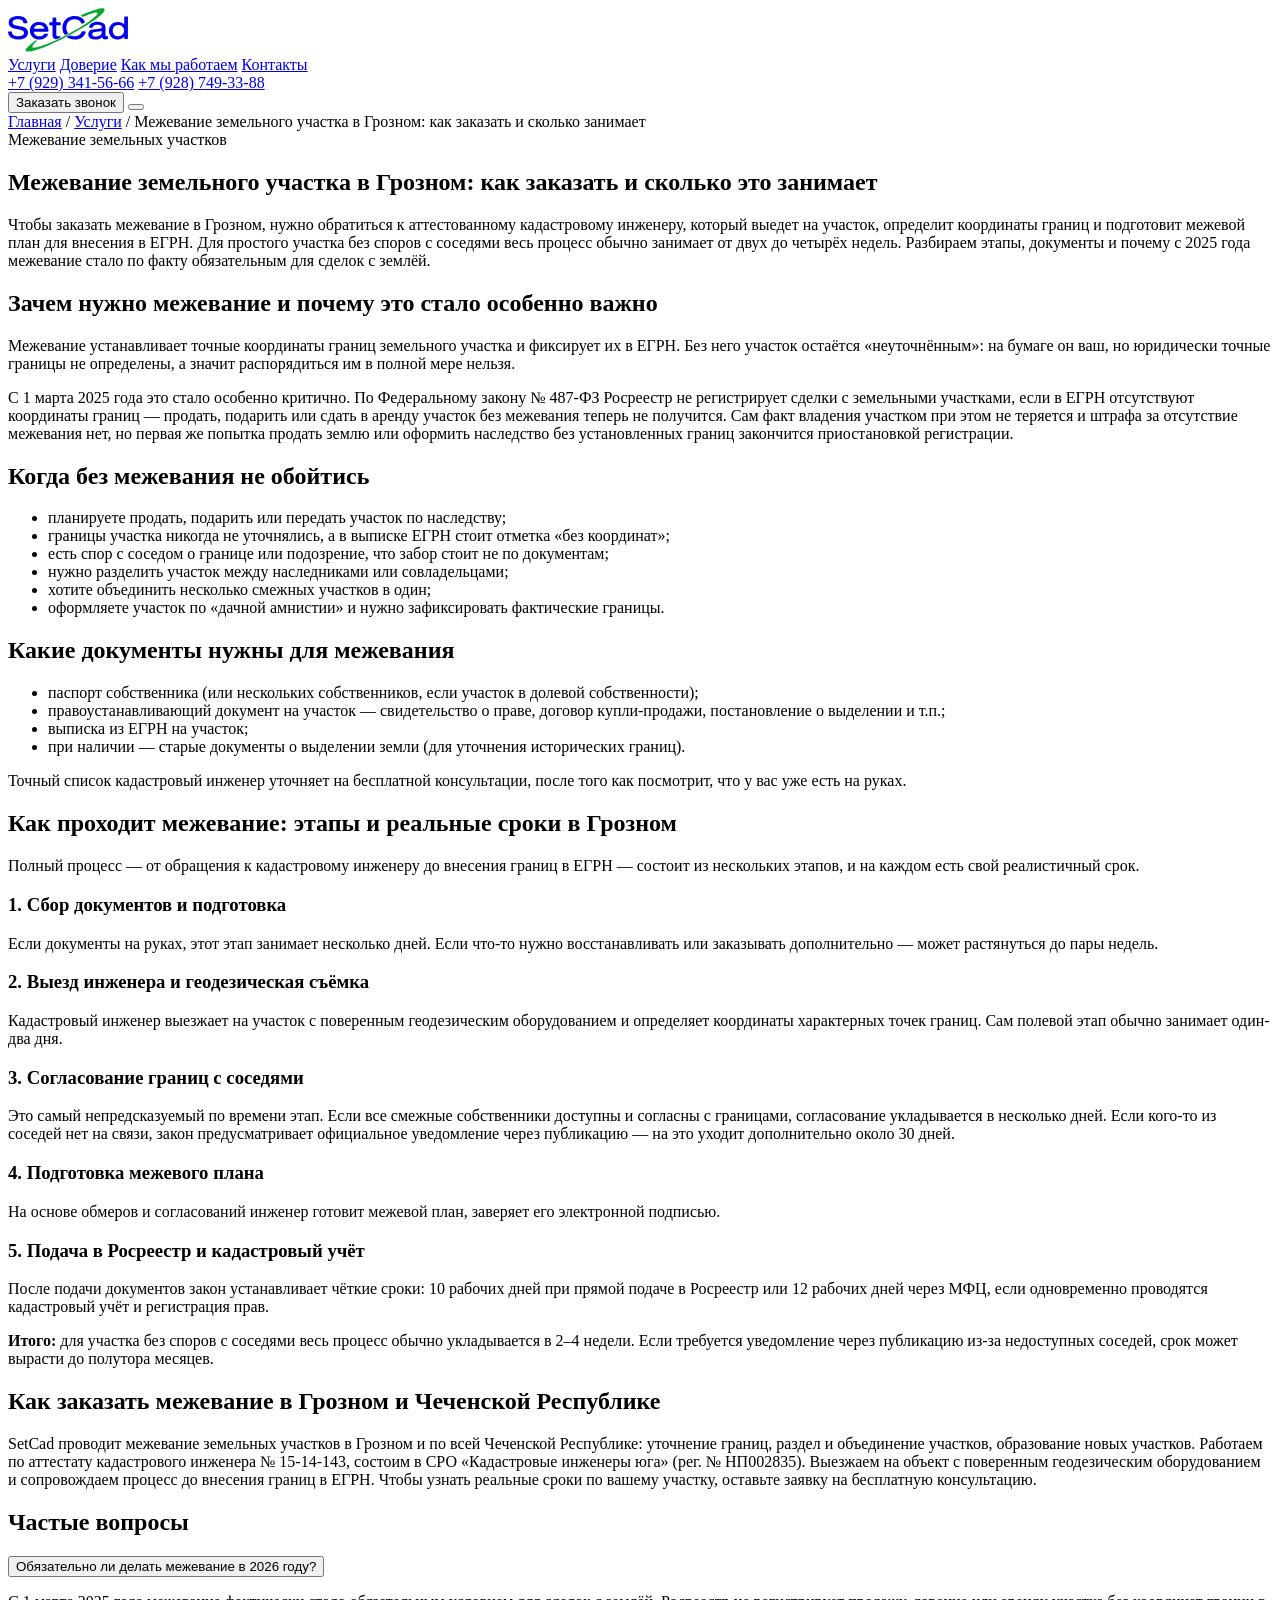
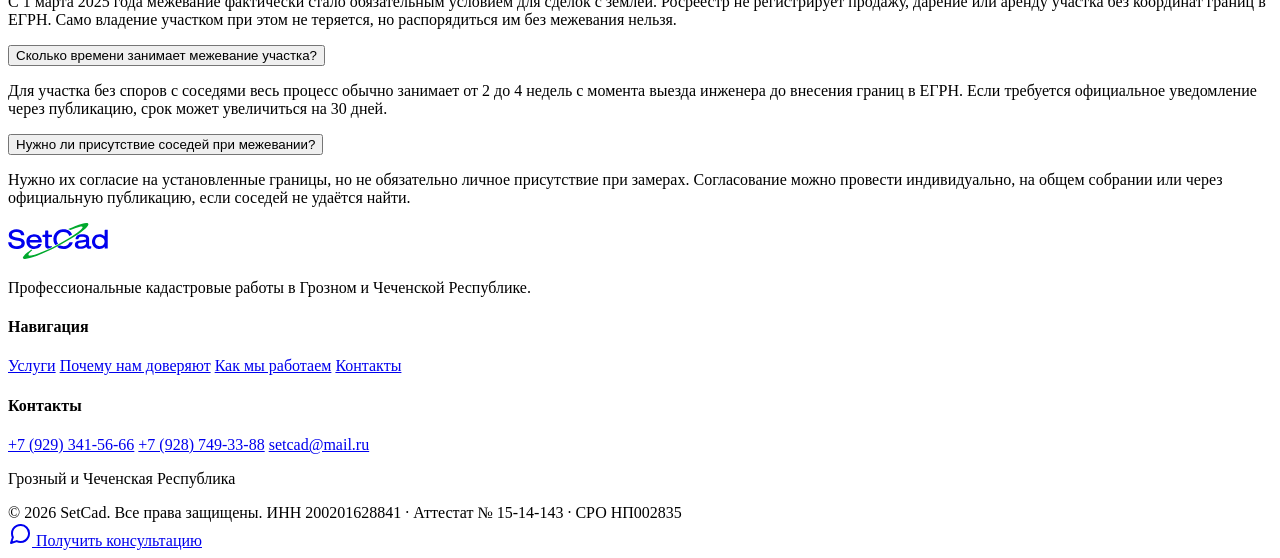
==== articles/mezhevanie-kak-zakazat/index.html @ 45b9e98c "Add files via upload" ====
﻿<!DOCTYPE html>
<html lang="ru">
<head>
    <meta charset="UTF-8">
    <meta name="viewport" content="width=device-width, initial-scale=1.0">
    <meta name="description" content="Как заказать межевание земельного участка в Грозном и сколько это занимает: этапы, документы, реальные сроки и почему с 2025 года межевание стало обязательным для сделок с землёй.">
    <meta name="keywords" content="межевание земельного участка, заказать межевание Грозный, межевание Чечня, сроки межевания, межевой план">
    <meta name="theme-color" content="#00A63F">
    <meta property="og:title" content="Межевание земельного участка в Грозном: как заказать и сколько это занимает | SetCad">
    <meta property="og:description" content="Этапы межевания, документы, реальные сроки и почему с 2025 года межевание обязательно для сделок с землёй.">
    <meta property="og:type" content="article">
    <meta property="og:url" content="https://setcad.ru/articles/mezhevanie-kak-zakazat/">
    <meta property="og:image" content="https://setcad.ru/og-image.jpg">
    <meta property="og:locale" content="ru_RU">
    <link rel="canonical" href="https://setcad.ru/articles/mezhevanie-kak-zakazat/">
    <meta name="robots" content="index, follow">
    <title>Межевание земельного участка в Грозном: как заказать и сколько занимает — SetCad</title>
    <link rel="icon" href="/favicon.ico" sizes="any">
    <link rel="icon" type="image/svg+xml" href="/favicon.svg">
    <link rel="icon" type="image/png" sizes="192x192" href="/favicon-192.png">
    <link rel="apple-touch-icon" href="/apple-touch-icon.png">
    <link rel="preconnect" href="https://fonts.googleapis.com">
    <link rel="preconnect" href="https://fonts.gstatic.com" crossorigin>
    <link href="https://fonts.googleapis.com/css2?family=Montserrat:wght@400;500;600;700;800;900&display=swap" rel="stylesheet">
    <link rel="stylesheet" href="../../styles.v2.css">

    <script type="application/ld+json">
    {
        "@context": "https://schema.org",
        "@type": "Article",
        "headline": "Межевание земельного участка в Грозном: как заказать и сколько это занимает",
        "description": "Этапы межевания, документы, реальные сроки и почему с 2025 года межевание обязательно для сделок с землёй.",
        "author": { "@type": "Organization", "name": "SetCad", "url": "https://setcad.ru/" },
        "publisher": {
            "@type": "Organization",
            "name": "SetCad",
            "logo": { "@type": "ImageObject", "url": "https://setcad.ru/favicon.svg" }
        },
        "mainEntityOfPage": "https://setcad.ru/articles/mezhevanie-kak-zakazat/",
        "datePublished": "2026-06-27",
        "dateModified": "2026-06-27",
        "inLanguage": "ru-RU"
    }
    </script>

    <script type="application/ld+json">
    {
        "@context": "https://schema.org",
        "@type": "BreadcrumbList",
        "itemListElement": [
            { "@type": "ListItem", "position": 1, "name": "Главная", "item": "https://setcad.ru/" },
            { "@type": "ListItem", "position": 2, "name": "Статьи", "item": "https://setcad.ru/articles/" },
            { "@type": "ListItem", "position": 3, "name": "Межевание земельного участка в Грозном: как заказать и сколько занимает", "item": "https://setcad.ru/articles/mezhevanie-kak-zakazat/" }
        ]
    }
    </script>

    <script type="application/ld+json">
    {
        "@context": "https://schema.org",
        "@type": "FAQPage",
        "mainEntity": [
            {
                "@type": "Question",
                "name": "Обязательно ли делать межевание в 2026 году?",
                "acceptedAnswer": {
                    "@type": "Answer",
                    "text": "С 1 марта 2025 года межевание фактически стало обязательным условием для сделок с землёй. По Федеральному закону № 487-ФЗ Росреестр не регистрирует продажу, дарение или аренду участка, если в ЕГРН отсутствуют координаты границ. Само владение участком при этом не теряется, но распорядиться им без межевания нельзя."
                }
            },
            {
                "@type": "Question",
                "name": "Сколько времени занимает межевание участка?",
                "acceptedAnswer": {
                    "@type": "Answer",
                    "text": "Для участка без споров с соседями весь процесс обычно занимает от 2 до 4 недель с момента выезда инженера до внесения границ в ЕГРН. Если кого-то из смежных собственников нет на связи и требуется официальное уведомление через газету, срок может увеличиться на 30 дней."
                }
            },
            {
                "@type": "Question",
                "name": "Нужно ли присутствие соседей при межевании?",
                "acceptedAnswer": {
                    "@type": "Answer",
                    "text": "Нужно их согласие на установленные границы, но не обязательно личное присутствие при замерах. Согласование можно провести индивидуально, на общем собрании или, если соседей не получается найти, через официальную публикацию — это предусмотренный законом способ уведомления."
                }
            }
        ]
    }
    </script>
</head>
<body>

    <header class="header" id="header">
        <div class="container header__inner">
            <a href="../../index.html" class="logo logo--full" aria-label="SetCad — на главную">
                <svg class="logo__full" viewBox="0 0 946 342" xmlns="http://www.w3.org/2000/svg" role="img" aria-label="SetCad" width="120" height="44">
                    <path d="M508.745 198.441C449.857 230.426 390.442 260.52 329.367 287.244C289.226 304.808 248.633 321.22 206.361 333.053C190.327 337.541 174.18 341.706 157.3 341.302C150.827 341.147 144.181 340.582 140.673 334.259C137.106 327.828 141.081 322.211 144.576 317.223C154.531 303.018 167.759 292.011 181.054 281.132C190.858 273.111 201.29 265.886 211.173 257.994C217.102 253.26 222.436 253.684 228.552 256.327C228.688 258.7 226.724 259.475 225.462 260.625C216.594 268.708 207.652 276.71 200.087 286.087C197.042 289.862 194.238 293.794 192.708 298.468C190.739 304.48 192.754 308.024 198.789 309.767C205.148 311.604 211.401 310.26 217.588 309.183C240.992 305.109 263.263 297.122 285.457 288.961C348.43 265.805 408.79 236.894 468.188 205.865C524.052 176.683 578.778 145.562 630.735 109.796C651.324 95.6237 671.479 80.8251 689.676 63.5647C694.036 59.4297 698.279 55.2002 701.903 50.3904C703.311 48.5219 704.555 46.5714 705.342 44.3337C707.7 37.6289 705.8 34.0464 698.811 32.8161C692.565 31.7164 686.575 33.7509 680.631 35.1514C654.086 41.4055 628.816 51.367 604.221 62.9067C595.615 66.9447 588.22 69.1732 580.297 62.212C578.282 60.4417 575.393 59.6669 572.984 58.4739C573.36 56.1594 575.087 55.9366 576.326 55.3691C617.545 36.4879 659.264 18.8892 703.156 7.05387C715.687 3.67512 728.365 0.815929 741.402 0.0681263C741.735 0.0490533 742.069 -0.0168356 742.399 0.00403936C749.021 0.422923 756.231 -0.135792 760.115 6.78596C763.965 13.6477 760.432 19.7987 756.78 25.3995C747.011 40.3801 733.743 52.1418 720.133 63.3968C682.165 94.7932 640.968 121.519 598.732 146.744C569.131 164.423 539.368 181.807 508.745 198.441Z" fill="#00A92D"/>
                    <path d="M33.7177 236.8C13.5264 227.101 2.69941 211.232 0.232134 189.477C-0.456011 183.41 0.0909486 182.707 5.98083 182.669C12.6466 182.626 19.3133 182.693 25.9784 182.615C28.4737 182.585 30.1912 183.2 30.4235 186.054C31.9235 204.484 43.4717 213.907 60.1449 217.749C77.984 221.859 95.8988 222.011 112.969 214.125C123.114 209.439 128.232 198.813 126.092 188.61C124.568 181.342 119.63 177.158 113.249 174.38C101.686 169.346 89.2725 167.593 77.0061 165.354C62.4283 162.692 47.7954 160.281 34.056 154.383C12.7971 145.256 3.24372 129.184 6.12794 106.304C8.23402 89.5979 17.7819 77.3991 32.6279 70.4838C61.851 56.8714 91.9631 56.0401 121.677 68.786C140.135 76.7035 149.967 91.8495 152.509 111.753C153.016 115.726 151.983 117.643 147.534 117.469C140.545 117.196 133.534 117.259 126.541 117.464C123.488 117.554 121.921 116.638 121.453 113.523C119.32 99.3288 110.216 91.6072 96.9948 88.3913C82.5011 84.8657 67.9026 84.8518 53.6044 89.5502C44.3377 92.5952 37.5284 98.2069 36.0158 108.619C34.9024 116.283 37.2344 122.398 43.7438 126.762C50.5497 131.324 58.3973 132.976 66.1988 134.757C83.5615 138.72 101.342 140.668 118.503 145.61C125.586 147.65 132.314 150.462 138.558 154.416C164.429 170.8 161.318 208.236 145.44 224.817C134.634 236.102 121.049 241.401 106.128 243.78C81.5604 247.696 57.3474 246.965 33.7177 236.8Z" fill="currentColor"/>
                    <path d="M943.877 64.1611C945.723 65.8575 945.49 67.7558 945.49 69.5639C945.499 125.21 945.451 180.856 945.565 236.501C945.575 241.14 943.988 242.684 939.441 242.424C933.628 242.092 927.77 242.081 921.956 242.392C917.427 242.634 916.014 240.755 916.316 236.534C916.551 233.253 916.363 229.942 916.363 225.049C896.926 246.206 873.472 248.567 848.525 243.856C831.801 240.698 818.461 231.638 808.476 217.768C788.924 190.61 793.129 148.733 816.654 125.407C838.37 103.874 890.512 98.1031 915.343 126.818C916.572 125.146 916.075 123.3 916.079 121.624C916.118 104.297 916.221 86.9685 916.007 69.6442C915.951 65.0948 917.337 63.3989 921.989 63.6512C929.131 64.0386 936.302 63.8849 943.877 64.1611ZM897.192 213.356C911.733 202.832 918.551 184.055 914.413 165.929C910.058 146.852 896.954 135.11 876.558 132.008C857.468 129.104 839.135 137.22 831.072 152.143C821.555 169.757 823.781 193.676 836.224 207.501C850.066 222.881 876.868 225.656 897.192 213.356Z" fill="currentColor"/>
                    <path d="M722.29 132.028C710.518 129.479 699.067 129.478 687.672 131.479C677.236 133.312 669.922 139.015 667.927 149.914C667.326 153.199 665.667 153.993 662.827 153.911C656.17 153.718 649.514 153.509 642.856 153.42C639.932 153.381 639.308 152.202 639.658 149.347C642.162 128.901 654.965 115.203 677.934 110.047C698.368 105.46 718.921 105.689 739.167 111.574C758.625 117.231 768.5 130.307 768.629 150.473C768.753 169.794 768.658 189.116 768.675 208.438C768.685 219.734 772.06 222.638 783.019 220.169C787.22 219.222 788.942 219.989 788.678 224.527C788.418 229.01 788.586 233.519 788.587 238.016C788.587 240.207 788.01 241.903 785.555 242.492C776.941 244.559 768.347 246.294 759.421 244.301C750.42 242.292 744.774 236.867 742.718 228.339C740.929 227.717 740.282 228.658 739.564 229.267C722.837 243.436 702.983 246.439 681.978 245.588C672.206 245.193 662.783 243.448 653.982 239.118C638.946 231.721 631.787 218.789 633.19 201.036C634.449 185.114 643.738 175.27 658.185 169.854C672.251 164.581 687.135 164.051 701.875 162.783C710.652 162.028 719.518 161.859 728.079 159.543C732.872 158.247 738.088 157.066 739.027 150.862C739.952 144.749 736.764 138.713 731.02 135.417C728.408 133.918 725.636 132.789 722.29 132.028ZM674.59 220.469C690.239 225.105 705.673 224.011 720.276 217.128C737.24 209.133 741.687 196.79 738.27 178.509C725.234 182.885 711.605 183.307 698.138 184.851C690.72 185.701 683.209 186.058 676.072 188.528C669.349 190.855 664.349 194.815 663.676 202.528C662.956 210.782 666.352 216.674 674.59 220.469Z" fill="currentColor"/>
                    <path d="M300.115 127.272C314.048 141.841 318.739 159.478 319.428 178.668C319.586 183.068 317.913 184.397 313.604 184.38C278.96 184.247 244.316 184.3 209.671 184.31C203.231 184.312 202.953 184.685 204.438 190.785C208.436 207.203 221.546 218.731 238.641 220.695C246.786 221.631 254.861 221.522 262.831 219.026C271.451 216.326 278.444 211.563 283.056 203.743C284.798 200.79 286.935 199.65 290.337 199.727C298.786 199.917 307.242 199.789 316.935 199.789C314.668 206.959 311.808 212.624 308.073 217.833C298.525 231.149 285.399 239.243 269.678 243.087C252.146 247.375 234.678 246.665 217.494 241.077C191.859 232.742 174.645 209.791 172.954 182.88C171.5 159.739 177.651 139.798 195.491 124.215C206.272 114.799 219.091 110.061 233.071 108.215C249.883 105.995 266.251 107.482 281.891 114.542C288.663 117.599 294.46 122.017 300.115 127.272ZM237.15 131.261C222.534 133.819 211.396 140.945 205.887 155.298C203.651 161.125 204.304 162.014 210.46 162.019C233.954 162.038 257.448 162.022 280.942 162.015C281.941 162.014 282.94 161.97 283.94 161.944C286.352 161.88 287.134 160.773 286.543 158.375C285.317 153.405 282.942 149.039 279.642 145.22C268.545 132.373 254.091 129.323 237.15 131.261Z" fill="currentColor"/>
                    <path d="M503.168 62.6344C532.93 57.4866 560.686 60.2675 585.011 79.3323C593.524 86.0045 599.969 94.4191 604.648 104.217C606.272 107.62 606.313 109.834 602.453 111.818C596.39 114.933 590.572 118.542 584.76 122.119C581.966 123.838 580.35 123.596 579.175 120.316C570.071 94.8973 544.44 85.0017 520.43 86.656C507.358 87.5567 495.158 90.8208 484.533 98.7655C470.71 109.101 463.322 123.253 460.74 140.04C457.688 159.88 460.811 178.48 472.535 195.207C472.993 195.86 473.217 196.677 473.935 198.273C465.851 202.305 457.937 206.415 449.861 210.178C447.479 211.288 446.449 208.662 445.345 207.122C437.437 196.092 432.586 183.758 430.534 170.41C425.383 136.903 433.673 107.611 458.861 84.1323C471.217 72.6141 486.271 66.0642 503.168 62.6344Z" fill="currentColor"/>
                    <path d="M391.3 220.314C397.543 221.09 403.33 220.793 409.134 219.932C411.062 219.647 413.938 218.692 414.42 221.885C414.817 224.506 415.812 227.7 412.316 229.351C402.679 233.905 393.26 239.046 383.316 242.793C373.289 246.572 356.935 236.393 353.112 224.925C351.683 220.638 351.054 216.216 351.064 211.664C351.116 187.835 350.964 164.006 351.18 140.18C351.224 135.328 349.677 133.623 344.908 133.948C340.097 134.276 335.245 133.95 330.417 134.093C326.763 134.201 325.288 132.564 325.398 128.994C325.531 124.665 325.608 120.324 325.443 115.999C325.282 111.802 327.193 110.474 331.185 110.679C336.004 110.926 340.857 110.521 345.675 110.786C349.741 111.009 351.291 109.666 351.167 105.428C350.898 96.2715 351.257 87.0965 351.003 77.9388C350.88 73.5314 352.055 71.503 356.864 71.7754C362.842 72.1139 368.865 72.0148 374.852 71.7456C379.128 71.5534 380.839 72.9828 380.717 77.4418C380.467 86.5994 380.889 95.777 380.572 104.93C380.407 109.693 382.224 110.972 386.685 110.817C394.674 110.538 402.682 110.865 410.676 110.688C414.334 110.607 415.818 111.935 415.662 115.617C415.472 120.108 415.454 124.62 415.657 129.11C415.828 132.898 414.094 134.072 410.574 134.021C402.411 133.903 394.243 134.098 386.082 133.937C382.041 133.858 380.559 135.35 380.588 139.496C380.746 161.99 380.624 184.486 380.703 206.98C380.73 214.865 383.325 218.053 391.3 220.314Z" fill="currentColor"/>
                    <path d="M484.783 238.773C477.147 235.764 470.338 232.13 463.446 226.358C468.978 223.411 473.909 221.149 478.458 218.281C485.949 213.557 492.529 212.619 501.766 216C521.692 223.292 542.063 222.339 560.756 210.682C570.042 204.892 576.74 196.621 580.746 186.43C582.14 182.884 584.054 181.579 587.794 181.749C594.44 182.051 601.106 181.875 607.762 182.009C613.278 182.12 613.934 182.981 612.333 188.31C604.161 215.526 586.02 233.008 559.138 241.135C534.364 248.624 509.57 247.589 484.783 238.773Z" fill="currentColor"/>
                </svg>
            </a>

            <nav class="nav" id="nav" aria-label="Основная навигация">
                <a href="../../index.html#services" class="nav__link">Услуги</a>
                <a href="../../index.html#trust" class="nav__link">Доверие</a>
                <a href="../../index.html#process" class="nav__link">Как мы работаем</a>
                <a href="../../index.html#contacts" class="nav__link">Контакты</a>
            </nav>

            <div class="header__actions">
                <div class="header__phones">
                    <a href="tel:+79293415666">+7 (929) 341-56-66</a>
                    <a href="tel:+79287493388">+7 (928) 749-33-88</a>
                </div>
                <button class="btn btn--accent" data-modal-open>Заказать звонок</button>
                <button class="burger" id="burger" aria-label="Открыть меню" aria-expanded="false" aria-controls="nav">
                    <span></span><span></span><span></span>
                </button>
            </div>
        </div>
    </header>

    <main>
        <section class="section article" id="article">
            <div class="container article__container">

                <nav class="article__breadcrumbs" aria-label="Хлебные крошки">
                    <a href="../../index.html">Главная</a>
                    <span aria-hidden="true">/</span>
                    <a href="../../index.html#services">Услуги</a>
                    <span aria-hidden="true">/</span>
                    <span aria-current="page">Межевание земельного участка в Грозном: как заказать и сколько занимает</span>
                </nav>

                <header class="article__head">
                    <span class="section__eyebrow">Межевание земельных участков</span>
                    <h1 class="article__title">Межевание земельного участка в Грозном: как заказать и сколько это занимает</h1>
                    <p class="article__lead">Чтобы заказать межевание в Грозном, нужно обратиться к аттестованному кадастровому инженеру, который выедет на участок, определит координаты границ и подготовит межевой план для внесения в ЕГРН. Для простого участка без споров с соседями весь процесс обычно занимает от двух до четырёх недель. Разбираем этапы, документы и почему с 2025 года межевание стало по факту обязательным для сделок с землёй.</p>
                </header>

                <div class="article__body">

                    <h2>Зачем нужно межевание и почему это стало особенно важно</h2>
                    <p>Межевание устанавливает точные координаты границ земельного участка и фиксирует их в ЕГРН. Без него участок остаётся «неуточнённым»: на бумаге он ваш, но юридически точные границы не определены, а значит распорядиться им в полной мере нельзя.</p>
                    <p>С 1 марта 2025 года это стало особенно критично. По Федеральному закону № 487-ФЗ Росреестр не регистрирует сделки с земельными участками, если в ЕГРН отсутствуют координаты границ — продать, подарить или сдать в аренду участок без межевания теперь не получится. Сам факт владения участком при этом не теряется и штрафа за отсутствие межевания нет, но первая же попытка продать землю или оформить наследство без установленных границ закончится приостановкой регистрации.</p>

                    <h2>Когда без межевания не обойтись</h2>
                    <ul class="article__list">
                        <li>планируете продать, подарить или передать участок по наследству;</li>
                        <li>границы участка никогда не уточнялись, а в выписке ЕГРН стоит отметка «без координат»;</li>
                        <li>есть спор с соседом о границе или подозрение, что забор стоит не по документам;</li>
                        <li>нужно разделить участок между наследниками или совладельцами;</li>
                        <li>хотите объединить несколько смежных участков в один;</li>
                        <li>оформляете участок по «дачной амнистии» и нужно зафиксировать фактические границы.</li>
                    </ul>

                    <h2>Какие документы нужны для межевания</h2>
                    <ul class="article__list">
                        <li>паспорт собственника (или нескольких собственников, если участок в долевой собственности);</li>
                        <li>правоустанавливающий документ на участок — свидетельство о праве, договор купли-продажи, постановление о выделении и т.п.;</li>
                        <li>выписка из ЕГРН на участок;</li>
                        <li>при наличии — старые документы о выделении земли (для уточнения исторических границ).</li>
                    </ul>
                    <p>Точный список кадастровый инженер уточняет на бесплатной консультации, после того как посмотрит, что у вас уже есть на руках.</p>

                    <h2>Как проходит межевание: этапы и реальные сроки в Грозном</h2>
                    <p>Полный процесс — от обращения к кадастровому инженеру до внесения границ в ЕГРН — состоит из нескольких этапов, и на каждом есть свой реалистичный срок.</p>

                    <h3>1. Сбор документов и подготовка</h3>
                    <p>Если документы на руках, этот этап занимает несколько дней. Если что-то нужно восстанавливать или заказывать дополнительно — может растянуться до пары недель.</p>

                    <h3>2. Выезд инженера и геодезическая съёмка</h3>
                    <p>Кадастровый инженер выезжает на участок с поверенным геодезическим оборудованием и определяет координаты характерных точек границ. Сам полевой этап обычно занимает один-два дня.</p>

                    <h3>3. Согласование границ с соседями</h3>
                    <p>Это самый непредсказуемый по времени этап. Если все смежные собственники доступны и согласны с границами, согласование укладывается в несколько дней. Если кого-то из соседей нет на связи, закон предусматривает официальное уведомление через публикацию — на это уходит дополнительно около 30 дней.</p>

                    <h3>4. Подготовка межевого плана</h3>
                    <p>На основе обмеров и согласований инженер готовит межевой план, заверяет его электронной подписью.</p>

                    <h3>5. Подача в Росреестр и кадастровый учёт</h3>
                    <p>После подачи документов закон устанавливает чёткие сроки: 10 рабочих дней при прямой подаче в Росреестр или 12 рабочих дней через МФЦ, если одновременно проводятся кадастровый учёт и регистрация прав.</p>

                    <p><strong>Итого:</strong> для участка без споров с соседями весь процесс обычно укладывается в 2–4 недели. Если требуется уведомление через публикацию из-за недоступных соседей, срок может вырасти до полутора месяцев.</p>

                    <h2>Как заказать межевание в Грозном и Чеченской Республике</h2>
                    <p>SetCad проводит межевание земельных участков в Грозном и по всей Чеченской Республике: уточнение границ, раздел и объединение участков, образование новых участков. Работаем по аттестату кадастрового инженера № 15-14-143, состоим в СРО «Кадастровые инженеры юга» (рег. № НП002835). Выезжаем на объект с поверенным геодезическим оборудованием и сопровождаем процесс до внесения границ в ЕГРН. Чтобы узнать реальные сроки по вашему участку, оставьте заявку на бесплатную консультацию.</p>

                    <h2>Частые вопросы</h2>

                    <div class="faq">
                        <div class="faq__item">
                            <button type="button" class="faq__question" aria-expanded="false">Обязательно ли делать межевание в 2026 году?</button>
                            <div class="faq__answer-wrap">
                                <div class="faq__answer">
                                    <p>С 1 марта 2025 года межевание фактически стало обязательным условием для сделок с землёй. Росреестр не регистрирует продажу, дарение или аренду участка без координат границ в ЕГРН. Само владение участком при этом не теряется, но распорядиться им без межевания нельзя.</p>
                                </div>
                            </div>
                        </div>

                        <div class="faq__item">
                            <button type="button" class="faq__question" aria-expanded="false">Сколько времени занимает межевание участка?</button>
                            <div class="faq__answer-wrap">
                                <div class="faq__answer">
                                    <p>Для участка без споров с соседями весь процесс обычно занимает от 2 до 4 недель с момента выезда инженера до внесения границ в ЕГРН. Если требуется официальное уведомление через публикацию, срок может увеличиться на 30 дней.</p>
                                </div>
                            </div>
                        </div>

                        <div class="faq__item">
                            <button type="button" class="faq__question" aria-expanded="false">Нужно ли присутствие соседей при межевании?</button>
                            <div class="faq__answer-wrap">
                                <div class="faq__answer">
                                    <p>Нужно их согласие на установленные границы, но не обязательно личное присутствие при замерах. Согласование можно провести индивидуально, на общем собрании или через официальную публикацию, если соседей не удаётся найти.</p>
                                </div>
                            </div>
                        </div>
                    </div>

                </div>
            </div>
        </section>
    </main>

    <footer class="footer" id="contacts">
        <div class="container footer__inner">
            <div class="footer__col footer__col--brand">
                <a href="../../index.html" class="logo" aria-label="SetCad — на главную">
                    <svg viewBox="0 0 946 342" width="100" height="36" xmlns="http://www.w3.org/2000/svg" role="img" aria-label="SetCad">
                        <path d="M508.745 198.441C449.857 230.426 390.442 260.52 329.367 287.244C289.226 304.808 248.633 321.22 206.361 333.053C190.327 337.541 174.18 341.706 157.3 341.302C150.827 341.147 144.181 340.582 140.673 334.259C137.106 327.828 141.081 322.211 144.576 317.223C154.531 303.018 167.759 292.011 181.054 281.132C190.858 273.111 201.29 265.886 211.173 257.994C217.102 253.26 222.436 253.684 228.552 256.327C228.688 258.7 226.724 259.475 225.462 260.625C216.594 268.708 207.652 276.71 200.087 286.087C197.042 289.862 194.238 293.794 192.708 298.468C190.739 304.48 192.754 308.024 198.789 309.767C205.148 311.604 211.401 310.26 217.588 309.183C240.992 305.109 263.263 297.122 285.457 288.961C348.43 265.805 408.79 236.894 468.188 205.865C524.052 176.683 578.778 145.562 630.735 109.796C651.324 95.6237 671.479 80.8251 689.676 63.5647C694.036 59.4297 698.279 55.2002 701.903 50.3904C703.311 48.5219 704.555 46.5714 705.342 44.3337C707.7 37.6289 705.8 34.0464 698.811 32.8161C692.565 31.7164 686.575 33.7509 680.631 35.1514C654.086 41.4055 628.816 51.367 604.221 62.9067C595.615 66.9447 588.22 69.1732 580.297 62.212C578.282 60.4417 575.393 59.6669 572.984 58.4739C573.36 56.1594 575.087 55.9366 576.326 55.3691C617.545 36.4879 659.264 18.8892 703.156 7.05387C715.687 3.67512 728.365 0.815929 741.402 0.0681263C741.735 0.0490533 742.069 -0.0168356 742.399 0.00403936C749.021 0.422923 756.231 -0.135792 760.115 6.78596C763.965 13.6477 760.432 19.7987 756.78 25.3995C747.011 40.3801 733.743 52.1418 720.133 63.3968C682.165 94.7932 640.968 121.519 598.732 146.744C569.131 164.423 539.368 181.807 508.745 198.441Z" fill="#00A92D"/>
                        <path d="M33.7177 236.8C13.5264 227.101 2.69941 211.232 0.232134 189.477C-0.456011 183.41 0.0909486 182.707 5.98083 182.669C12.6466 182.626 19.3133 182.693 25.9784 182.615C28.4737 182.585 30.1912 183.2 30.4235 186.054C31.9235 204.484 43.4717 213.907 60.1449 217.749C77.984 221.859 95.8988 222.011 112.969 214.125C123.114 209.439 128.232 198.813 126.092 188.61C124.568 181.342 119.63 177.158 113.249 174.38C101.686 169.346 89.2725 167.593 77.0061 165.354C62.4283 162.692 47.7954 160.281 34.056 154.383C12.7971 145.256 3.24372 129.184 6.12794 106.304C8.23402 89.5979 17.7819 77.3991 32.6279 70.4838C61.851 56.8714 91.9631 56.0401 121.677 68.786C140.135 76.7035 149.967 91.8495 152.509 111.753C153.016 115.726 151.983 117.643 147.534 117.469C140.545 117.196 133.534 117.259 126.541 117.464C123.488 117.554 121.921 116.638 121.453 113.523C119.32 99.3288 110.216 91.6072 96.9948 88.3913C82.5011 84.8657 67.9026 84.8518 53.6044 89.5502C44.3377 92.5952 37.5284 98.2069 36.0158 108.619C34.9024 116.283 37.2344 122.398 43.7438 126.762C50.5497 131.324 58.3973 132.976 66.1988 134.757C83.5615 138.72 101.342 140.668 118.503 145.61C125.586 147.65 132.314 150.462 138.558 154.416C164.429 170.8 161.318 208.236 145.44 224.817C134.634 236.102 121.049 241.401 106.128 243.78C81.5604 247.696 57.3474 246.965 33.7177 236.8Z" fill="currentColor"/>
                        <path d="M943.877 64.1611C945.723 65.8575 945.49 67.7558 945.49 69.5639C945.499 125.21 945.451 180.856 945.565 236.501C945.575 241.14 943.988 242.684 939.441 242.424C933.628 242.092 927.77 242.081 921.956 242.392C917.427 242.634 916.014 240.755 916.316 236.534C916.551 233.253 916.363 229.942 916.363 225.049C896.926 246.206 873.472 248.567 848.525 243.856C831.801 240.698 818.461 231.638 808.476 217.768C788.924 190.61 793.129 148.733 816.654 125.407C838.37 103.874 890.512 98.1031 915.343 126.818C916.572 125.146 916.075 123.3 916.079 121.624C916.118 104.297 916.221 86.9685 916.007 69.6442C915.951 65.0948 917.337 63.3989 921.989 63.6512C929.131 64.0386 936.302 63.8849 943.877 64.1611ZM897.192 213.356C911.733 202.832 918.551 184.055 914.413 165.929C910.058 146.852 896.954 135.11 876.558 132.008C857.468 129.104 839.135 137.22 831.072 152.143C821.555 169.757 823.781 193.676 836.224 207.501C850.066 222.881 876.868 225.656 897.192 213.356Z" fill="currentColor"/>
                        <path d="M722.29 132.028C710.518 129.479 699.067 129.478 687.672 131.479C677.236 133.312 669.922 139.015 667.927 149.914C667.326 153.199 665.667 153.993 662.827 153.911C656.17 153.718 649.514 153.509 642.856 153.42C639.932 153.381 639.308 152.202 639.658 149.347C642.162 128.901 654.965 115.203 677.934 110.047C698.368 105.46 718.921 105.689 739.167 111.574C758.625 117.231 768.5 130.307 768.629 150.473C768.753 169.794 768.658 189.116 768.675 208.438C768.685 219.734 772.06 222.638 783.019 220.169C787.22 219.222 788.942 219.989 788.678 224.527C788.418 229.01 788.586 233.519 788.587 238.016C788.587 240.207 788.01 241.903 785.555 242.492C776.941 244.559 768.347 246.294 759.421 244.301C750.42 242.292 744.774 236.867 742.718 228.339C740.929 227.717 740.282 228.658 739.564 229.267C722.837 243.436 702.983 246.439 681.978 245.588C672.206 245.193 662.783 243.448 653.982 239.118C638.946 231.721 631.787 218.789 633.19 201.036C634.449 185.114 643.738 175.27 658.185 169.854C672.251 164.581 687.135 164.051 701.875 162.783C710.652 162.028 719.518 161.859 728.079 159.543C732.872 158.247 738.088 157.066 739.027 150.862C739.952 144.749 736.764 138.713 731.02 135.417C728.408 133.918 725.636 132.789 722.29 132.028ZM674.59 220.469C690.239 225.105 705.673 224.011 720.276 217.128C737.24 209.133 741.687 196.79 738.27 178.509C725.234 182.885 711.605 183.307 698.138 184.851C690.72 185.701 683.209 186.058 676.072 188.528C669.349 190.855 664.349 194.815 663.676 202.528C662.956 210.782 666.352 216.674 674.59 220.469Z" fill="currentColor"/>
                        <path d="M300.115 127.272C314.048 141.841 318.739 159.478 319.428 178.668C319.586 183.068 317.913 184.397 313.604 184.38C278.96 184.247 244.316 184.3 209.671 184.31C203.231 184.312 202.953 184.685 204.438 190.785C208.436 207.203 221.546 218.731 238.641 220.695C246.786 221.631 254.861 221.522 262.831 219.026C271.451 216.326 278.444 211.563 283.056 203.743C284.798 200.79 286.935 199.65 290.337 199.727C298.786 199.917 307.242 199.789 316.935 199.789C314.668 206.959 311.808 212.624 308.073 217.833C298.525 231.149 285.399 239.243 269.678 243.087C252.146 247.375 234.678 246.665 217.494 241.077C191.859 232.742 174.645 209.791 172.954 182.88C171.5 159.739 177.651 139.798 195.491 124.215C206.272 114.799 219.091 110.061 233.071 108.215C249.883 105.995 266.251 107.482 281.891 114.542C288.663 117.599 294.46 122.017 300.115 127.272ZM237.15 131.261C222.534 133.819 211.396 140.945 205.887 155.298C203.651 161.125 204.304 162.014 210.46 162.019C233.954 162.038 257.448 162.022 280.942 162.015C281.941 162.014 282.94 161.97 283.94 161.944C286.352 161.88 287.134 160.773 286.543 158.375C285.317 153.405 282.942 149.039 279.642 145.22C268.545 132.373 254.091 129.323 237.15 131.261Z" fill="currentColor"/>
                        <path d="M503.168 62.6344C532.93 57.4866 560.686 60.2675 585.011 79.3323C593.524 86.0045 599.969 94.4191 604.648 104.217C606.272 107.62 606.313 109.834 602.453 111.818C596.39 114.933 590.572 118.542 584.76 122.119C581.966 123.838 580.35 123.596 579.175 120.316C570.071 94.8973 544.44 85.0017 520.43 86.656C507.358 87.5567 495.158 90.8208 484.533 98.7655C470.71 109.101 463.322 123.253 460.74 140.04C457.688 159.88 460.811 178.48 472.535 195.207C472.993 195.86 473.217 196.677 473.935 198.273C465.851 202.305 457.937 206.415 449.861 210.178C447.479 211.288 446.449 208.662 445.345 207.122C437.437 196.092 432.586 183.758 430.534 170.41C425.383 136.903 433.673 107.611 458.861 84.1323C471.217 72.6141 486.271 66.0642 503.168 62.6344Z" fill="currentColor"/>
                        <path d="M391.3 220.314C397.543 221.09 403.33 220.793 409.134 219.932C411.062 219.647 413.938 218.692 414.42 221.885C414.817 224.506 415.812 227.7 412.316 229.351C402.679 233.905 393.26 239.046 383.316 242.793C373.289 246.572 356.935 236.393 353.112 224.925C351.683 220.638 351.054 216.216 351.064 211.664C351.116 187.835 350.964 164.006 351.18 140.18C351.224 135.328 349.677 133.623 344.908 133.948C340.097 134.276 335.245 133.95 330.417 134.093C326.763 134.201 325.288 132.564 325.398 128.994C325.531 124.665 325.608 120.324 325.443 115.999C325.282 111.802 327.193 110.474 331.185 110.679C336.004 110.926 340.857 110.521 345.675 110.786C349.741 111.009 351.291 109.666 351.167 105.428C350.898 96.2715 351.257 87.0965 351.003 77.9388C350.88 73.5314 352.055 71.503 356.864 71.7754C362.842 72.1139 368.865 72.0148 374.852 71.7456C379.128 71.5534 380.839 72.9828 380.717 77.4418C380.467 86.5994 380.889 95.777 380.572 104.93C380.407 109.693 382.224 110.972 386.685 110.817C394.674 110.538 402.682 110.865 410.676 110.688C414.334 110.607 415.818 111.935 415.662 115.617C415.472 120.108 415.454 124.62 415.657 129.11C415.828 132.898 414.094 134.072 410.574 134.021C402.411 133.903 394.243 134.098 386.082 133.937C382.041 133.858 380.559 135.35 380.588 139.496C380.746 161.99 380.624 184.486 380.703 206.98C380.73 214.865 383.325 218.053 391.3 220.314Z" fill="currentColor"/>
                        <path d="M484.783 238.773C477.147 235.764 470.338 232.13 463.446 226.358C468.978 223.411 473.909 221.149 478.458 218.281C485.949 213.557 492.529 212.619 501.766 216C521.692 223.292 542.063 222.339 560.756 210.682C570.042 204.892 576.74 196.621 580.746 186.43C582.14 182.884 584.054 181.579 587.794 181.749C594.44 182.051 601.106 181.875 607.762 182.009C613.278 182.12 613.934 182.981 612.333 188.31C604.161 215.526 586.02 233.008 559.138 241.135C534.364 248.624 509.57 247.589 484.783 238.773Z" fill="currentColor"/>
                    </svg>
                </a>
                <p class="footer__tagline">Профессиональные кадастровые работы в&nbsp;Грозном и&nbsp;Чеченской Республике.</p>
            </div>

            <nav class="footer__col" aria-label="Разделы">
                <h4>Навигация</h4>
                <a href="../../index.html#services">Услуги</a>
                <a href="../../index.html#trust">Почему нам доверяют</a>
                <a href="../../index.html#process">Как мы работаем</a>
                <a href="../../index.html#contacts">Контакты</a>
            </nav>

            <div class="footer__col">
                <h4>Контакты</h4>
                <a href="tel:+79293415666">+7 (929) 341-56-66</a>
                <a href="tel:+79287493388">+7 (928) 749-33-88</a>
                <a href="mailto:setcad@mail.ru">setcad@mail.ru</a>
                <p>Грозный и Чеченская Республика</p>
            </div>
        </div>
        <div class="footer__bottom">
            <div class="container footer__bottom-inner">
                <span>© <span id="year"></span> SetCad. Все права защищены.</span>
                <span>ИНН 200201628841 · Аттестат №&nbsp;15-14-143 · СРО НП002835</span>
            </div>
        </div>
    </footer>

    <a href="../../index.html#contacts" class="float-cta" aria-label="Заказать звонок">
        <svg viewBox="0 0 24 24" width="24" height="24" fill="none" stroke="currentColor" stroke-width="2" stroke-linecap="round" stroke-linejoin="round"><path d="M21 11.5a8.38 8.38 0 01-.9 3.8 8.5 8.5 0 01-7.6 4.7 8.38 8.38 0 01-3.8-.9L3 21l1.9-5.7a8.38 8.38 0 01-.9-3.8 8.5 8.5 0 014.7-7.6 8.38 8.38 0 013.8-.9h.5a8.48 8.48 0 018 8v.5z"/></svg>
    </a>
    <a href="../../index.html#contacts" class="float-cta-text">Получить консультацию</a>

    <script>
        document.getElementById('year').textContent = new Date().getFullYear();

        const floatButtons = document.querySelectorAll('.float-cta, .float-cta-text');
        const showFloatButtons = () => {
            const shouldShow = window.scrollY > 400;
            floatButtons.forEach(btn => btn.classList.toggle('is-visible', shouldShow));
        };
        window.addEventListener('scroll', showFloatButtons, { passive: true });
        showFloatButtons();

        document.querySelectorAll('.faq__question').forEach(btn => {
            btn.addEventListener('click', () => {
                const item = btn.closest('.faq__item');
                const isOpen = item.classList.contains('is-open');
                item.classList.toggle('is-open', !isOpen);
                btn.setAttribute('aria-expanded', String(!isOpen));
            });
        });
    </script>
</body>
</html>
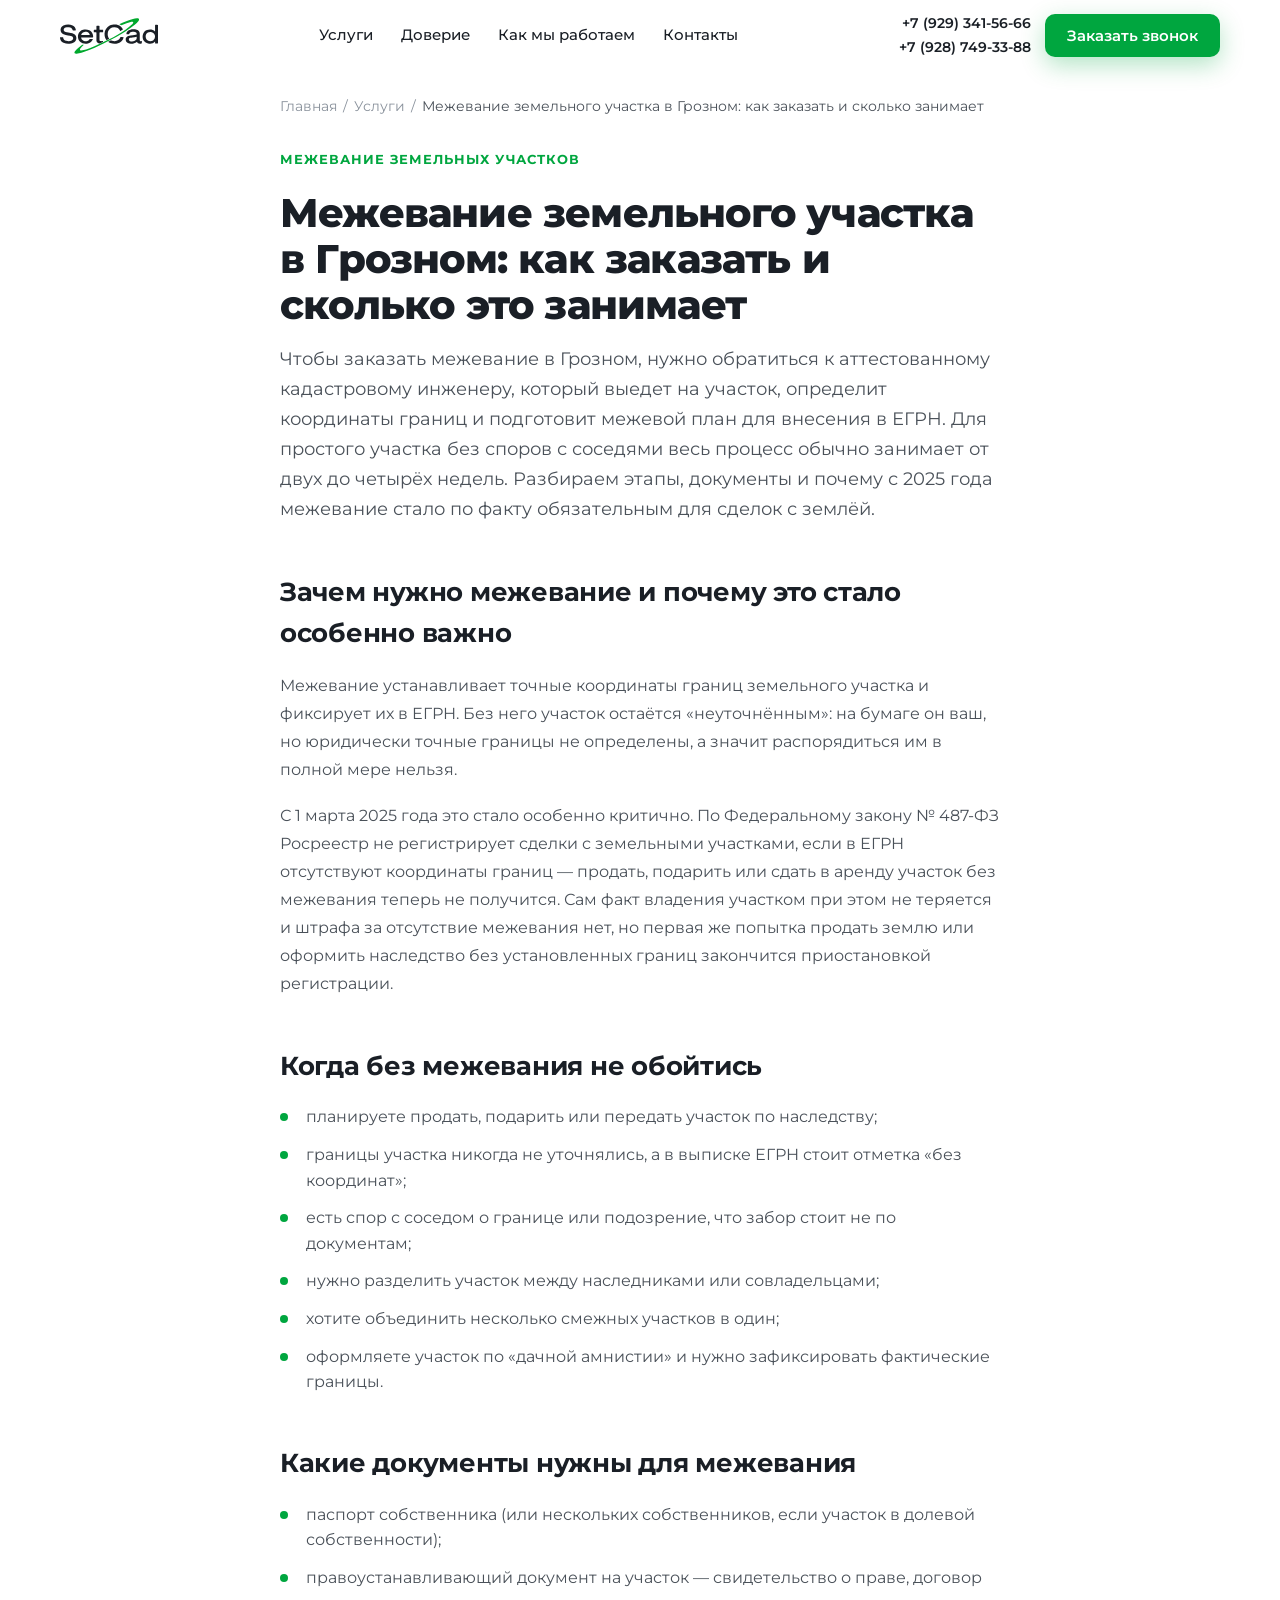
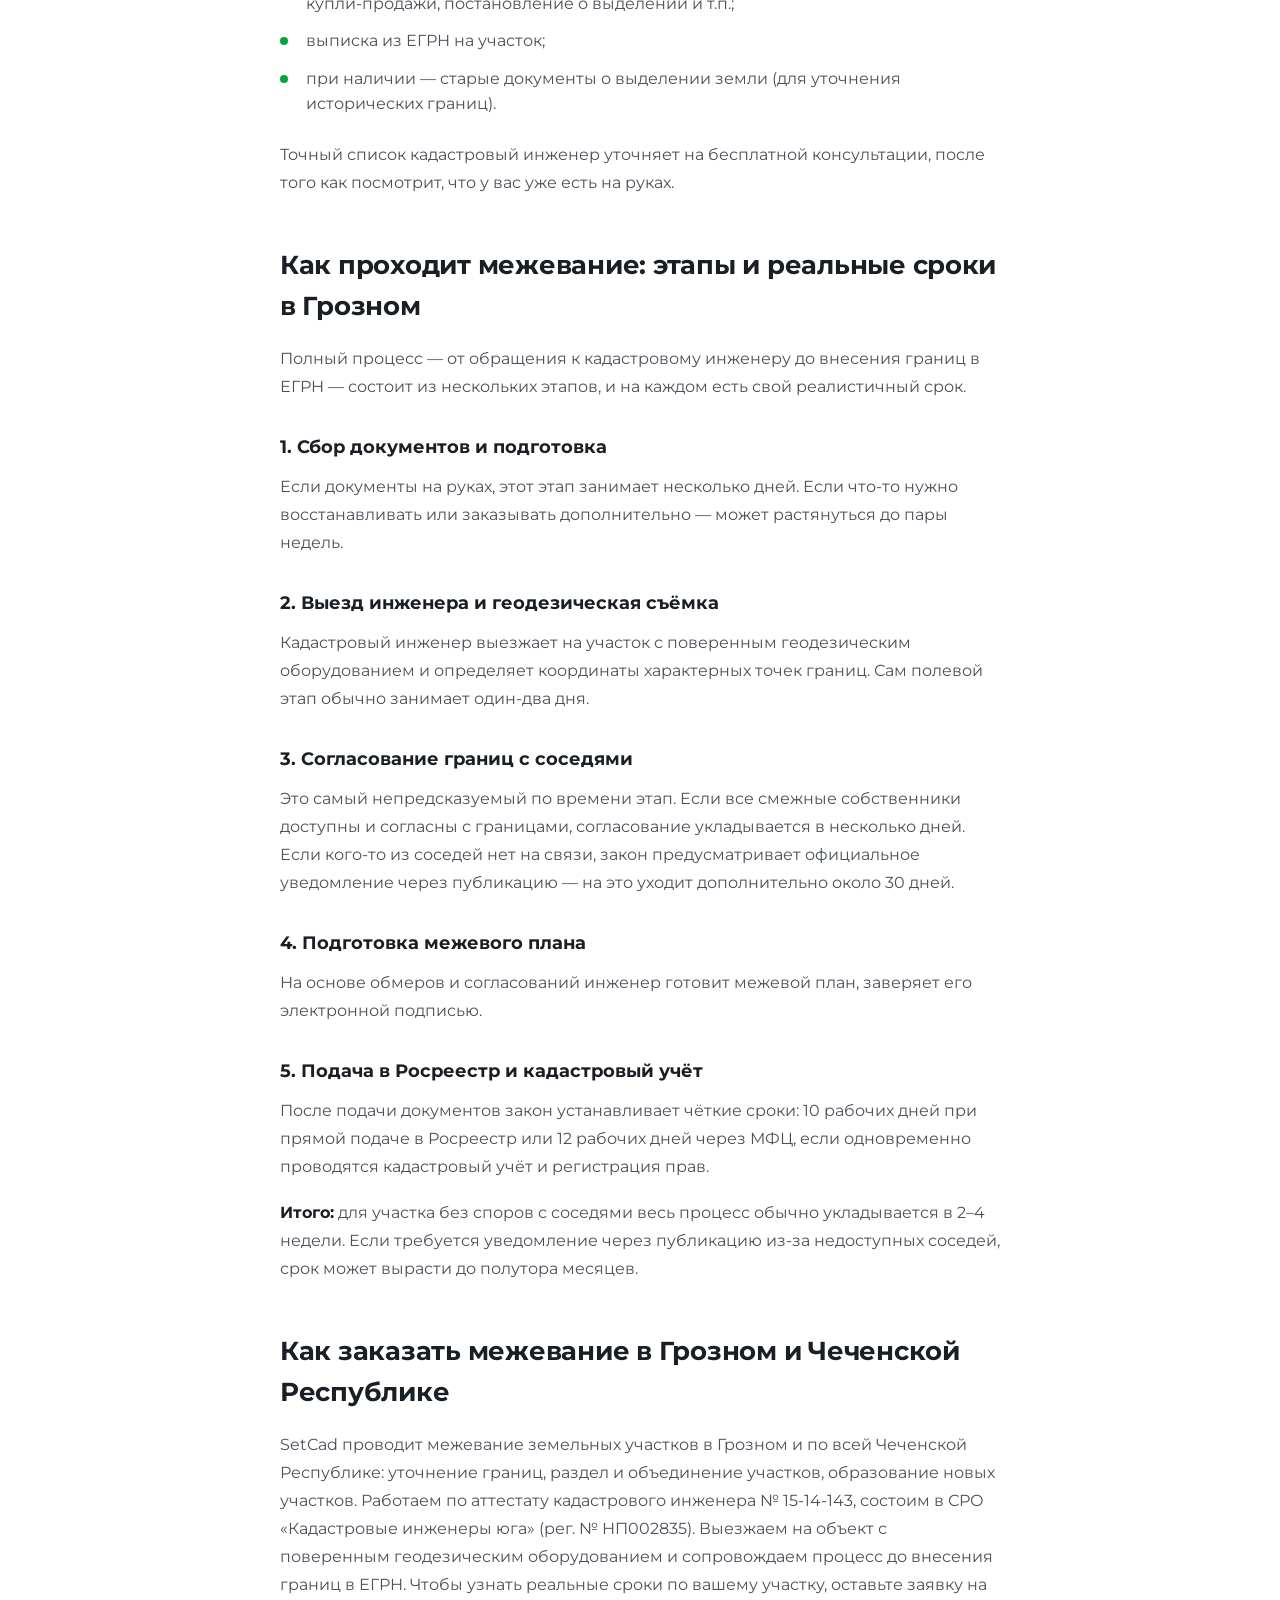
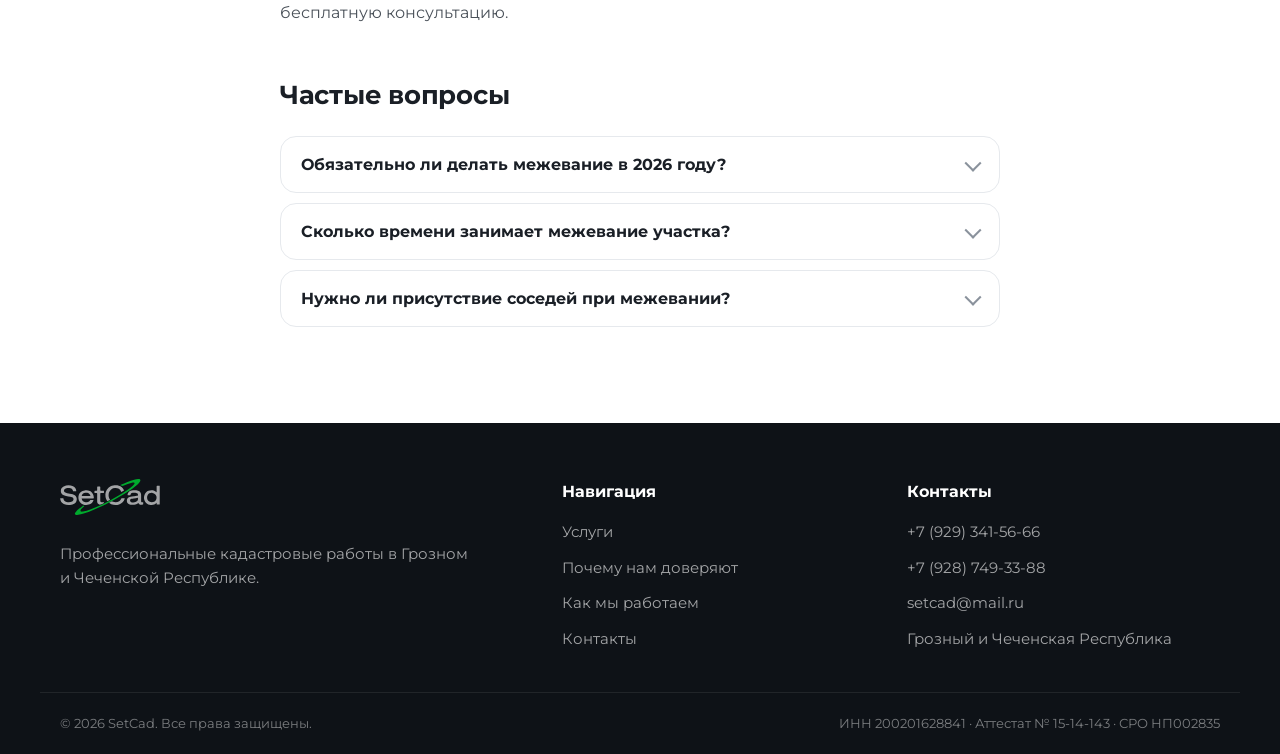
==== commit da054c51: "Add files via upload" ====
--- a/articles/mezhevanie-kak-zakazat/index.html
+++ b/articles/mezhevanie-kak-zakazat/index.html
@@ -22,7 +22,7 @@
     <link rel="preconnect" href="https://fonts.googleapis.com">
     <link rel="preconnect" href="https://fonts.gstatic.com" crossorigin>
     <link href="https://fonts.googleapis.com/css2?family=Montserrat:wght@400;500;600;700;800;900&display=swap" rel="stylesheet">
-    <link rel="stylesheet" href="../../styles.v2.css">
+    <link rel="stylesheet" href="../../styles.v2.css?v=20260704-works">
 
     <script type="application/ld+json">
     {
@@ -295,4 +295,4 @@
         });
     </script>
 </body>
-</html>+</html>
--- a/styles.v2.css
+++ b/styles.v2.css
@@ -0,0 +1,821 @@
+﻿/* =========================================================
+   SetCad — Landing Page Styles
+   Mobile First · Бренд: чёрный / светло-серый / зелёный #00A63F
+   ========================================================= */
+
+/* ---------- Дизайн-токены ---------- */
+:root {
+    --green: #00A63F;
+    --green-dark: #008A35;
+    --green-light: #E6F7EE;
+    --green-glow: rgba(0, 166, 63, 0.18);
+
+    --black: #0E1217;
+    --ink: #1A1F26;
+    --body: #4A5159;
+    --muted: #8A929C;
+
+    --bg: #FFFFFF;
+    --bg-soft: #F5F7F9;
+    --bg-dark: #0E1217;
+
+    --border: #E6E9ED;
+    --border-strong: #D4D9DF;
+
+    --radius: 16px;
+    --radius-sm: 10px;
+    --radius-lg: 24px;
+
+    --shadow-sm: 0 1px 2px rgba(14, 18, 23, 0.04), 0 2px 8px rgba(14, 18, 23, 0.04);
+    --shadow: 0 4px 12px rgba(14, 18, 23, 0.06), 0 12px 32px rgba(14, 18, 23, 0.06);
+    --shadow-lg: 0 12px 28px rgba(14, 18, 23, 0.10), 0 24px 64px rgba(14, 18, 23, 0.12);
+    --shadow-green: 0 8px 24px rgba(0, 166, 63, 0.30);
+
+    --container: 1200px;
+    --header-h: 72px;
+
+    --ease: cubic-bezier(0.22, 1, 0.36, 1);
+    --font: 'Montserrat', system-ui, -apple-system, 'Segoe UI', Roboto, Arial, sans-serif;
+}
+
+/* ---------- Сброс ---------- */
+*, *::before, *::after { box-sizing: border-box; margin: 0; padding: 0; }
+
+html { scroll-behavior: smooth; scroll-padding-top: var(--header-h); -webkit-text-size-adjust: 100%; -webkit-tap-highlight-color: transparent; }
+
+body {
+    font-family: var(--font);
+    font-size: 16px;
+    line-height: 1.6;
+    color: var(--body);
+    background: var(--bg);
+    overflow-x: hidden;
+    -webkit-font-smoothing: antialiased;
+    -moz-osx-osx-font-smoothing: grayscale;
+}
+
+img, svg { max-width: 100%; display: block; }
+a { color: inherit; text-decoration: none; -webkit-tap-highlight-color: transparent; }
+button { font-family: inherit; cursor: pointer; border: none; background: none; -webkit-tap-highlight-color: transparent; }
+input { font-family: inherit; }
+ul, ol { list-style: none; }
+
+/* ---------- Контейнер ---------- */
+.container { width: 100%; max-width: var(--container); margin: 0 auto; padding: 0 20px; }
+
+/* ---------- Кнопки ---------- */
+.btn {
+    --btn-bg: var(--green);
+    --btn-color: #fff;
+    display: inline-flex; align-items: center; justify-content: center; gap: 8px;
+    padding: 12px 22px;
+    font-size: 0.95rem; font-weight: 600; line-height: 1.3;
+    border-radius: var(--radius-sm);
+    background: var(--btn-bg); color: var(--btn-color);
+    transition: transform .2s var(--ease), box-shadow .2s var(--ease), background .2s var(--ease);
+    max-width: 100%;
+    text-align: center;
+}
+.btn:hover { transform: translateY(-2px); }
+.btn:active { transform: translateY(0); }
+
+.btn--accent { background: var(--green); color: #fff; box-shadow: var(--shadow-green); }
+.btn--accent:hover { background: var(--green-dark); box-shadow: 0 12px 28px rgba(0,166,63,.4); }
+
+.btn--ghost { background: transparent; color: var(--ink); border: 1.5px solid var(--border-strong); box-shadow: none; }
+.btn--ghost:hover { border-color: var(--green); color: var(--green); }
+
+.btn--white { background: #fff; color: var(--ink); box-shadow: var(--shadow); }
+.btn--white:hover { background: var(--bg-soft); }
+
+.btn--accent-outline { background: transparent; color: #fff; border: 1.5px solid rgba(255,255,255,.5); box-shadow: none; }
+.btn--accent-outline:hover { border-color: #fff; background: rgba(255,255,255,.08); }
+
+.btn--lg { padding: 16px 30px; font-size: 1.05rem; }
+.btn--block { width: 100%; }
+
+/* ---------- Логотип ---------- */
+.logo { display: inline-flex; align-items: center; gap: 10px; color: var(--ink); }
+.logo__mark svg { display: block; }
+.logo__text { font-size: 1.5rem; font-weight: 800; color: var(--ink); letter-spacing: -0.02em; }
+.logo__accent { color: var(--green); }
+
+.logo--full { color: var(--ink); }
+.logo__full { display: block; height: 32px; width: auto; }
+
+/* =========================================================
+   HEADER
+   ========================================================= */
+.header {
+    position: fixed; top: 0; left: 0; right: 0; z-index: 100;
+    height: var(--header-h);
+    background: rgba(255, 255, 255, 0.85);
+    backdrop-filter: saturate(180%) blur(12px);
+    -webkit-backdrop-filter: saturate(180%) blur(12px);
+    border-bottom: 1px solid transparent;
+    transition: border-color .3s var(--ease), box-shadow .3s var(--ease);
+}
+.header.is-scrolled { border-bottom-color: var(--border); box-shadow: var(--shadow-sm); }
+
+.header__inner { height: 100%; display: flex; align-items: center; justify-content: space-between; gap: 16px; }
+
+.nav { display: none; align-items: center; gap: 28px; }
+.nav__link { font-size: 0.95rem; font-weight: 500; color: var(--ink); position: relative; transition: color .2s var(--ease); }
+.nav__link::after { content: ''; position: absolute; left: 0; bottom: -6px; width: 0; height: 2px; background: var(--green); transition: width .25s var(--ease); }
+.nav__link:hover { color: var(--green); }
+.nav__link:hover::after { width: 100%; }
+.nav__phones { display: none; flex-direction: column; gap: 2px; padding-left: 24px; margin-left: 8px; border-left: 1px solid var(--border); }
+.nav__phone { font-size: 0.875rem; font-weight: 600; color: var(--ink); }
+
+.header__actions { display: flex; align-items: center; gap: 14px; }
+.header__phones { display: none; flex-direction: column; align-items: flex-end; gap: 2px; }
+.header__phones a { font-size: 0.85rem; font-weight: 600; color: var(--ink); transition: color .2s; }
+.header__phones a:hover { color: var(--green); }
+.header .btn { display: none; }
+
+/* Бургер */
+.burger { display: inline-flex; flex-direction: column; gap: 5px; padding: 8px; }
+.burger span { width: 24px; height: 2.5px; background: var(--ink); border-radius: 2px; transition: transform .3s var(--ease), opacity .2s var(--ease); }
+.burger.is-open span:nth-child(1) { transform: translateY(7.5px) rotate(45deg); }
+.burger.is-open span:nth-child(2) { opacity: 0; }
+.burger.is-open span:nth-child(3) { transform: translateY(-7.5px) rotate(-45deg); }
+
+/* Мобильное меню (выезжает из шапки) */
+@media (max-width: 991px) {
+    .nav {
+        display: flex; flex-direction: column; align-items: stretch; gap: 0;
+        position: fixed; top: var(--header-h); left: 0; right: 0;
+        background: #fff;
+        max-height: 0; overflow: hidden;
+        box-shadow: var(--shadow);
+        transition: max-height .35s var(--ease);
+        border-bottom: 1px solid var(--border);
+    }
+    .nav.is-open { max-height: 80vh; overflow-y: auto; }
+    .nav__link { padding: 16px 20px; border-bottom: 1px solid var(--border); font-size: 1.05rem; }
+    .nav__link::after { display: none; }
+    .nav__phones { display: flex; padding: 16px 20px; margin: 0; border-left: 0; border-top: 1px solid var(--border); }
+    .nav__phone { font-size: 1rem; }
+}
+
+/* =========================================================
+   HERO
+   ========================================================= */
+.hero { position: relative; padding: calc(var(--header-h) + 48px) 0 72px; overflow: hidden; }
+.hero__bg { position: absolute; inset: 0; z-index: 0; }
+.hero__grid {
+    position: absolute; inset: 0;
+    background-image:
+        linear-gradient(var(--border) 1px, transparent 1px),
+        linear-gradient(90deg, var(--border) 1px, transparent 1px);
+    background-size: 48px 48px;
+    mask-image: radial-gradient(ellipse 80% 70% at 70% 20%, #000 30%, transparent 75%);
+    -webkit-mask-image: radial-gradient(ellipse 80% 70% at 70% 20%, #000 30%, transparent 75%);
+    opacity: .55;
+}
+.hero__glow {
+    position: absolute; top: -120px; right: -120px;
+    width: 480px; height: 480px; border-radius: 50%;
+    background: radial-gradient(circle, var(--green-glow) 0%, transparent 70%);
+    filter: blur(20px);
+}
+
+.hero__inner { position: relative; z-index: 1; display: flex; flex-direction: column; gap: 40px; }
+
+.hero__content { max-width: 640px; }
+.hero__badge {
+    display: inline-flex; align-items: center; gap: 8px;
+    padding: 7px 14px; border-radius: 100px;
+    background: var(--green-light); color: var(--green-dark);
+    font-size: 0.8rem; font-weight: 600; letter-spacing: 0.01em;
+    margin-bottom: 22px;
+}
+.hero__badge::before { content: ''; width: 7px; height: 7px; border-radius: 50%; background: var(--green); box-shadow: 0 0 0 4px var(--green-glow); }
+
+.hero__title {
+    font-size: clamp(2rem, 6vw, 3.5rem);
+    font-weight: 800; line-height: 1.08; letter-spacing: -0.03em;
+    color: var(--ink); margin-bottom: 20px;
+}
+.hero__title em { font-style: normal; color: var(--green); }
+
+.hero__subtitle {
+    font-size: clamp(1.05rem, 2.2vw, 1.25rem);
+    color: var(--body); margin-bottom: 32px; max-width: 560px;
+}
+
+.hero__actions { display: flex; flex-wrap: wrap; gap: 14px; margin-bottom: 44px; }
+
+@media (max-width: 479px) {
+    .hero__actions .btn--lg,
+    .cta-bar__actions .btn--lg { width: 100%; }
+}
+
+.hero__stats {
+    display: grid; grid-template-columns: 1fr; gap: 20px;
+    border-top: 1px solid var(--border); padding-top: 28px;
+}
+.hero__stats li { display: flex; flex-direction: column; gap: 4px; }
+.hero__stats strong { font-size: 1.5rem; font-weight: 800; color: var(--ink); line-height: 1; }
+.hero__stats span { font-size: 0.875rem; color: var(--muted); }
+
+.hero__visual { display: none; }
+.hero__card {
+    background: #fff; border: 1px solid var(--border); border-radius: var(--radius-lg);
+    padding: 36px; box-shadow: var(--shadow-lg);
+    transform: rotate(-2deg);
+    display: flex; flex-direction: column; align-items: center; gap: 16px;
+}
+.hero__card svg { width: 100%; height: auto; }
+.hero__card-label { font-size: 0.9rem; font-weight: 600; color: var(--green-dark); }
+
+/* ---------- Анимация графика в hero-карточке ---------- */
+.hero__chart-line {
+    stroke-dasharray: 398;
+    stroke-dashoffset: 398;
+    animation: chart-draw 1.1s var(--ease) .15s forwards;
+}
+.hero__chart-fill {
+    opacity: 0;
+    animation: chart-fill-in .7s var(--ease) 1.05s forwards;
+}
+.hero__chart-base {
+    stroke-dasharray: 6 6;
+    stroke-dashoffset: 0;
+    opacity: 0;
+    animation:
+        chart-base-in .4s var(--ease) .05s forwards,
+        chart-march 18s linear 1.5s infinite;
+}
+.hero__chart-dot {
+    transform-origin: center;
+    transform-box: fill-box;
+    opacity: 0;
+    animation: chart-dot-pop .5s cubic-bezier(0.34, 1.56, 0.64, 1) var(--d, 0s) forwards;
+}
+.hero__card-label {
+    opacity: 0;
+    transform: translateY(6px);
+    animation: chart-label-in .5s var(--ease) 1.3s forwards;
+}
+
+@keyframes chart-draw {
+    to { stroke-dashoffset: 0; }
+}
+@keyframes chart-fill-in {
+    to { opacity: 0.12; }
+}
+@keyframes chart-base-in {
+    to { opacity: 1; }
+}
+@keyframes chart-march {
+    to { stroke-dashoffset: -240; }
+}
+@keyframes chart-dot-pop {
+    0% { opacity: 0; transform: scale(0); }
+    70% { opacity: 1; transform: scale(1.3); }
+    100% { opacity: 1; transform: scale(1); }
+}
+@keyframes chart-label-in {
+    to { opacity: 1; transform: none; }
+}
+
+/* =========================================================
+   СЕКЦИИ (общее)
+   ========================================================= */
+.section { padding: 72px 0; }
+.section__head { max-width: 720px; margin-bottom: 44px; }
+.section__eyebrow {
+    display: inline-block; font-size: 0.8rem; font-weight: 700; letter-spacing: 0.08em;
+    text-transform: uppercase; color: var(--green); margin-bottom: 12px;
+}
+.section__title {
+    font-size: clamp(1.75rem, 4vw, 2.5rem); font-weight: 800; line-height: 1.15;
+    letter-spacing: -0.02em; color: var(--ink); margin-bottom: 14px;
+}
+.section__lead { font-size: 1.05rem; color: var(--body); }
+
+.section__head--light .section__title { color: #fff; }
+.section__head--light .section__lead { color: rgba(255,255,255,0.72); }
+
+/* =========================================================
+   УСЛУГИ
+   ========================================================= */
+.services { background: var(--bg-soft); }
+.services__grid { display: grid; grid-template-columns: 1fr; gap: 20px; }
+
+.card {
+    background: #fff; border: 1px solid var(--border); border-radius: var(--radius);
+    padding: 28px; box-shadow: var(--shadow-sm);
+    transition: transform .3s var(--ease), box-shadow .3s var(--ease), border-color .3s var(--ease);
+}
+.card:hover { transform: translateY(-4px); box-shadow: var(--shadow); border-color: var(--green); }
+
+.service__icon {
+    width: 64px; height: 64px; border-radius: 16px;
+    display: grid; place-items: center;
+    background: var(--green-light); color: var(--green);
+    margin-bottom: 20px;
+}
+.service__title { font-size: 1.25rem; font-weight: 700; color: var(--ink); margin-bottom: 10px; }
+.service__text { color: var(--body); margin-bottom: 16px; }
+.service__list { display: flex; flex-direction: column; gap: 8px; }
+.service__list li {
+    position: relative; padding-left: 24px; font-size: 0.925rem; color: var(--ink); font-weight: 500;
+}
+.service__list li::before {
+    content: ''; position: absolute; left: 0; top: 7px;
+    width: 16px; height: 9px;
+    border-left: 2px solid var(--green); border-bottom: 2px solid var(--green);
+    transform: rotate(-45deg);
+}
+
+/* =========================================================
+   ДОВЕРИЕ
+   ========================================================= */
+.trust { background: var(--bg-dark); color: rgba(255,255,255,0.78); position: relative; overflow: hidden; }
+.trust::before {
+    content: ''; position: absolute; top: -150px; left: -150px;
+    width: 400px; height: 400px; border-radius: 50%;
+    background: radial-gradient(circle, var(--green-glow) 0%, transparent 70%);
+    filter: blur(30px); pointer-events: none;
+}
+.trust__grid { display: grid; grid-template-columns: 1fr; gap: 20px; position: relative; z-index: 1; }
+.trust__item {
+    background: rgba(255,255,255,0.04); border: 1px solid rgba(255,255,255,0.08);
+    border-radius: var(--radius); padding: 28px;
+    transition: background .3s var(--ease), border-color .3s var(--ease), transform .3s var(--ease);
+}
+.trust__item:hover { background: rgba(0,166,63,0.08); border-color: rgba(0,166,63,0.3); transform: translateY(-4px); }
+.trust__icon {
+    width: 56px; height: 56px; border-radius: 14px;
+    display: grid; place-items: center; margin-bottom: 18px;
+    background: rgba(0,166,63,0.15); color: var(--green);
+}
+.trust__item h3 { color: #fff; font-size: 1.1rem; font-weight: 700; margin-bottom: 8px; }
+.trust__item p { font-size: 0.925rem; color: rgba(255,255,255,0.66); margin-bottom: 12px; }
+.trust__code {
+    display: inline-block; padding: 6px 12px; border-radius: 8px;
+    background: rgba(0,166,63,0.15); color: var(--green);
+    font-size: 0.875rem; font-weight: 700; font-family: 'Montserrat', monospace;
+}
+.trust__link {
+    display: inline-flex; align-items: center; margin-top: 10px;
+    color: #fff; font-size: 0.875rem; font-weight: 700;
+    border-bottom: 1px solid rgba(255,255,255,0.35);
+}
+.trust__link:hover { color: var(--green); border-color: var(--green); }
+.trust-proof {
+    position: relative; z-index: 1;
+    display: grid; grid-template-columns: 1fr; gap: 24px;
+    margin-top: 28px; padding: 20px;
+    background: rgba(255,255,255,0.05);
+    border: 1px solid rgba(255,255,255,0.10);
+    border-radius: var(--radius-lg);
+}
+.trust-proof__image {
+    display: block; overflow: hidden; border-radius: var(--radius);
+    background: #fff; box-shadow: var(--shadow-lg);
+}
+.trust-proof__image img {
+    width: 100%; height: auto; aspect-ratio: 1.35 / 1;
+    object-fit: cover; object-position: center;
+}
+.trust-proof__content { align-self: center; }
+.trust-proof__content .section__eyebrow { margin-bottom: 10px; }
+.trust-proof__content h3 {
+    color: #fff; font-size: clamp(1.45rem, 3vw, 2rem);
+    line-height: 1.2; margin-bottom: 14px; font-weight: 800;
+}
+.trust-proof__content p { color: rgba(255,255,255,0.72); margin-bottom: 18px; }
+.trust-proof__content ul { display: flex; flex-direction: column; gap: 10px; }
+.trust-proof__content li {
+    position: relative; padding-left: 22px;
+    color: rgba(255,255,255,0.76); font-size: 0.95rem;
+}
+.trust-proof__content li::before {
+    content: ''; position: absolute; left: 0; top: 0.65em;
+    width: 8px; height: 8px; border-radius: 50%; background: var(--green);
+}
+
+/* =========================================================
+   ПРИМЕРЫ РАБОТ
+   ========================================================= */
+.works { background: var(--bg-soft); }
+.works__grid { display: grid; grid-template-columns: 1fr; gap: 20px; }
+.work-card {
+    background: var(--bg); border: 1px solid var(--border);
+    border-radius: var(--radius); overflow: hidden; box-shadow: var(--shadow-sm);
+    transition: transform .3s var(--ease), box-shadow .3s var(--ease), border-color .3s var(--ease);
+}
+.work-card:hover { transform: translateY(-4px); box-shadow: var(--shadow); border-color: var(--green); }
+.work-card__image {
+    position: relative; aspect-ratio: 1.4 / 1; overflow: hidden;
+    background: linear-gradient(135deg, #fff 0%, var(--bg-soft) 100%);
+}
+.work-card__image img {
+    width: 100%; height: 100%; object-fit: cover;
+    transition: transform .45s var(--ease);
+}
+.work-card__image--clear img { object-fit: contain; padding: 18px; }
+.work-card:hover .work-card__image img { transform: scale(1.035); }
+.work-card__badge {
+    position: absolute; left: 16px; top: 16px;
+    display: inline-flex; align-items: center; padding: 7px 11px; border-radius: 999px;
+    background: rgba(14,18,23,0.78); color: #fff;
+    font-size: 0.75rem; font-weight: 800; letter-spacing: 0.02em; text-transform: uppercase;
+}
+.work-card__body { padding: 22px; }
+.work-card__body h3 { font-size: 1.1rem; font-weight: 800; color: var(--ink); margin-bottom: 8px; }
+.work-card__body p { font-size: 0.925rem; color: var(--body); }
+.works__note {
+    margin-top: 20px; padding: 14px 16px; border-radius: var(--radius-sm);
+    background: rgba(0,166,63,0.08); color: var(--green-dark);
+    font-size: 0.925rem; font-weight: 600;
+}
+
+/* =========================================================
+   КАК МЫ РАБОТАЕМ
+   ========================================================= */
+.process { background: var(--bg); }
+.steps {
+    display: grid; grid-template-columns: 1fr; gap: 16px;
+    counter-reset: step;
+}
+.step {
+    position: relative; padding: 28px 28px 28px 28px;
+    background: var(--bg-soft); border: 1px solid var(--border);
+    border-radius: var(--radius);
+    transition: transform .3s var(--ease), box-shadow .3s var(--ease);
+}
+.step:hover { transform: translateY(-4px); box-shadow: var(--shadow); }
+.step__num {
+    font-size: 2rem; font-weight: 900; color: var(--green);
+    line-height: 1; margin-bottom: 14px; letter-spacing: -0.04em;
+    opacity: .9;
+}
+.step__title { font-size: 1.15rem; font-weight: 700; color: var(--ink); margin-bottom: 8px; }
+.step__text { font-size: 0.95rem; color: var(--body); }
+
+/* =========================================================
+   CTA-ПОЛОСА
+   ========================================================= */
+.cta-bar {
+    background: linear-gradient(135deg, var(--green) 0%, var(--green-dark) 100%);
+    padding: 48px 0;
+}
+.cta-bar__inner { display: flex; flex-direction: column; gap: 24px; align-items: flex-start; }
+.cta-bar__text h2 { color: #fff; font-size: clamp(1.5rem, 3vw, 2rem); font-weight: 800; line-height: 1.2; margin-bottom: 8px; }
+.cta-bar__text p { color: rgba(255,255,255,0.88); }
+.cta-bar__actions { display: flex; flex-wrap: wrap; gap: 14px; }
+
+/* =========================================================
+   КОНТАКТЫ
+   ========================================================= */
+.contacts { background: var(--bg-soft); }
+.contacts__grid { display: grid; grid-template-columns: 1fr; gap: 24px; }
+
+.contacts__form-wrap { padding: 32px; }
+.contacts__form-title { font-size: 1.4rem; font-weight: 700; color: var(--ink); line-height: 1.3; margin-bottom: 24px; }
+
+/* Форма */
+.form { display: flex; flex-direction: column; gap: 18px; }
+.form__field { display: flex; flex-direction: column; gap: 7px; }
+.form__field label { font-size: 0.875rem; font-weight: 600; color: var(--ink); }
+.form__field input[type="text"],
+.form__field input[type="tel"] {
+    padding: 14px 16px; font-size: 1rem; color: var(--ink);
+    background: #fff; border: 1.5px solid var(--border-strong); border-radius: var(--radius-sm);
+    transition: border-color .2s var(--ease), box-shadow .2s var(--ease);
+    width: 100%;
+}
+.form__field input::placeholder { color: var(--muted); }
+.form__field input:focus { outline: none; border-color: var(--green); box-shadow: 0 0 0 4px var(--green-glow); }
+.form__field input.is-invalid { border-color: #E53E3E; box-shadow: 0 0 0 4px rgba(229,62,62,0.12); }
+
+.form__error { font-size: 0.8rem; color: #E53E3E; min-height: 0; opacity: 0; transition: opacity .2s; }
+.form__error.is-visible { opacity: 1; }
+
+.form__success {
+    background: var(--green-light); color: var(--green-dark);
+    padding: 14px 16px; border-radius: var(--radius-sm);
+    font-weight: 600; font-size: 0.95rem; text-align: center;
+    border: 1px solid rgba(0,166,63,0.3);
+}
+
+/* Чекбокс согласия */
+.form__field--consent { margin-top: -4px; }
+.checkbox { display: flex; align-items: flex-start; gap: 10px; cursor: pointer; }
+.checkbox input { position: absolute; opacity: 0; pointer-events: none; }
+.checkbox__box {
+    flex-shrink: 0; width: 20px; height: 20px; margin-top: 1px;
+    border: 1.5px solid var(--border-strong); border-radius: 5px; background: #fff;
+    transition: background .2s var(--ease), border-color .2s var(--ease);
+    display: grid; place-items: center;
+}
+.checkbox__box::after {
+    content: ''; width: 11px; height: 6px;
+    border-left: 2px solid #fff; border-bottom: 2px solid #fff;
+    transform: rotate(-45deg) scale(0); transition: transform .15s var(--ease);
+}
+.checkbox input:checked + .checkbox__box { background: var(--green); border-color: var(--green); }
+.checkbox input:checked + .checkbox__box::after { transform: rotate(-45deg) scale(1); }
+.checkbox input:focus-visible + .checkbox__box { box-shadow: 0 0 0 4px var(--green-glow); }
+.checkbox__text { font-size: 0.825rem; color: var(--muted); line-height: 1.4; }
+
+/* Контактные данные */
+.contacts__info { display: flex; flex-direction: column; gap: 24px; }
+.contacts__list { display: flex; flex-direction: column; gap: 18px; }
+.contact-row { display: flex; gap: 16px; align-items: flex-start; }
+.contact-row__icon {
+    flex-shrink: 0; width: 44px; height: 44px; border-radius: 12px;
+    display: grid; place-items: center; background: var(--green-light); color: var(--green);
+}
+.contact-row__label { display: block; font-size: 0.8rem; color: var(--muted); font-weight: 600; margin-bottom: 2px; }
+.contact-row__value { font-size: 1rem; color: var(--ink); font-weight: 600; line-height: 1.5; }
+.contact-row__value a { display: inline-block; transition: color .2s; }
+.contact-row__value a:hover { color: var(--green); }
+
+/* Зона выезда (вместо карты — офиса нет, работа выездная) */
+.service-area {
+    background: linear-gradient(160deg, #fff 0%, var(--green-light) 130%);
+    border: 1px solid rgba(0,166,63,0.2);
+    border-radius: var(--radius);
+    padding: 28px; flex: 1;
+    box-shadow: var(--shadow-sm);
+}
+.service-area__head { display: flex; gap: 16px; align-items: center; margin-bottom: 16px; }
+.service-area__icon {
+    flex-shrink: 0; width: 52px; height: 52px; border-radius: 14px;
+    display: grid; place-items: center;
+    background: var(--green); color: #fff;
+    box-shadow: var(--shadow-green);
+}
+.service-area__label { display: block; font-size: 0.8rem; color: var(--green-dark); font-weight: 600; margin-bottom: 2px; }
+.service-area__title { font-size: 1.2rem; font-weight: 800; color: var(--ink); line-height: 1.2; }
+.service-area__text { font-size: 0.925rem; color: var(--body); margin-bottom: 18px; }
+.service-area__list {
+    display: flex; flex-wrap: wrap; gap: 8px;
+}
+.service-area__list li {
+    padding: 7px 14px; border-radius: 100px;
+    background: #fff; border: 1px solid rgba(0,166,63,0.25);
+    font-size: 0.875rem; font-weight: 600; color: var(--green-dark);
+}
+
+/* =========================================================
+   ПОДВАЛ
+   ========================================================= */
+.footer { background: var(--bg-dark); color: rgba(255,255,255,0.6); padding-top: 56px; }
+.footer__inner {
+    display: grid; grid-template-columns: 1fr; gap: 32px;
+    padding-bottom: 40px; border-bottom: 1px solid rgba(255,255,255,0.08);
+}
+.footer__brand { max-width: 340px; }
+.logo--footer { color: #fff; }
+.footer__tagline { margin-top: 16px; font-size: 0.925rem; line-height: 1.6; }
+.footer__col { display: flex; flex-direction: column; gap: 12px; }
+.footer__col h4 { color: #fff; font-size: 1rem; font-weight: 700; margin-bottom: 4px; }
+.footer__col a, .footer__col p { font-size: 0.925rem; color: rgba(255,255,255,0.62); transition: color .2s; }
+.footer__col a:hover { color: var(--green); }
+.footer__bottom { padding: 20px 0; }
+.footer__bottom-inner {
+    display: flex; flex-direction: column; gap: 8px;
+    font-size: 0.825rem; color: rgba(255,255,255,0.45);
+}
+
+/* =========================================================
+   ПЛАВАЮЩАЯ КНОПКА
+   ========================================================= */
+.float-cta {
+    position: fixed; bottom: 20px; right: 20px; z-index: 90;
+    width: 56px; height: 56px; border-radius: 50%;
+    background: var(--green); color: #fff;
+    display: grid; place-items: center;
+    box-shadow: var(--shadow-green);
+    transition: transform .25s var(--ease), opacity .3s var(--ease), visibility .3s;
+    opacity: 0; visibility: hidden; transform: scale(0.8);
+}
+.float-cta.is-visible { opacity: 1; visibility: visible; transform: scale(1); }
+.float-cta:hover { background: var(--green-dark); transform: scale(1.08) rotate(8deg); }
+.float-cta svg { width: 26px; height: 26px; }
+
+/* =========================================================
+   МОДАЛЬНОЕ ОКНО
+   ========================================================= */
+.modal { position: fixed; inset: 0; z-index: 200; display: none; align-items: center; justify-content: center; padding: 20px; }
+.modal.is-open { display: flex; }
+.modal__backdrop { position: absolute; inset: 0; background: rgba(14,18,23,0.6); backdrop-filter: blur(4px); -webkit-backdrop-filter: blur(4px); }
+.modal__dialog {
+    position: relative; z-index: 1; width: 100%; max-width: 440px;
+    background: #fff; border-radius: var(--radius-lg); padding: 36px;
+    box-shadow: var(--shadow-lg);
+    animation: modalIn .35s var(--ease);
+}
+@keyframes modalIn { from { opacity: 0; transform: translateY(20px) scale(0.97); } to { opacity: 1; transform: translateY(0) scale(1); } }
+.modal__close {
+    position: absolute; top: 14px; right: 14px;
+    width: 36px; height: 36px; border-radius: 50%;
+    font-size: 1.6rem; color: var(--muted); line-height: 1;
+    display: grid; place-items: center;
+    transition: background .2s, color .2s;
+}
+.modal__close:hover { background: var(--bg-soft); color: var(--ink); }
+.modal__title { font-size: 1.5rem; font-weight: 800; color: var(--ink); margin-bottom: 8px; }
+.modal__subtitle { font-size: 0.95rem; color: var(--body); margin-bottom: 24px; }
+
+/* =========================================================
+   АДАПТИВ — ПЛАНШЕТЫ
+   ========================================================= */
+@media (min-width: 600px) {
+    .hero__stats { grid-template-columns: repeat(3, 1fr); gap: 24px; }
+    .footer__bottom-inner { flex-direction: row; justify-content: space-between; align-items: center; }
+    .cta-bar__inner { flex-direction: row; justify-content: space-between; align-items: center; }
+}
+
+@media (min-width: 768px) {
+    .section { padding: 96px 0; }
+    .services__grid { grid-template-columns: repeat(2, 1fr); }
+    .trust__grid { grid-template-columns: repeat(2, 1fr); }
+    .trust-proof { grid-template-columns: minmax(0, 1.05fr) minmax(0, 0.95fr); padding: 28px; }
+    .works__grid { grid-template-columns: repeat(3, 1fr); }
+    .steps { grid-template-columns: repeat(2, 1fr); }
+    .contacts__grid { grid-template-columns: 1fr 1fr; align-items: start; }
+    .footer__inner { grid-template-columns: 1.5fr 1fr 1fr; }
+    .footer__bottom-inner { flex-direction: row; }
+}
+
+/* =========================================================
+   АДАПТИВ — ДЕСКТОП
+   ========================================================= */
+@media (min-width: 992px) {
+    .nav { display: flex; }
+    .nav__phones { display: flex; }
+    .header__phones { display: flex; }
+    .header .btn { display: inline-flex; }
+    .burger { display: none; }
+    .logo__full { height: 36px; }
+
+    .hero { padding-top: calc(var(--header-h) + 80px); padding-bottom: 100px; }
+    .hero__inner { flex-direction: row; align-items: center; gap: 60px; }
+    .hero__content { flex: 1; }
+    .hero__visual { display: block; flex: 0 0 380px; }
+
+    .services__grid { grid-template-columns: repeat(3, 1fr); }
+    .trust__grid { grid-template-columns: repeat(4, 1fr); }
+    .steps { grid-template-columns: repeat(4, 1fr); gap: 20px; }
+    .step { padding: 32px 28px; }
+}
+
+@media (min-width: 1200px) {
+    .hero__visual { flex-basis: 420px; }
+}
+
+/* =========================================================
+   АНИМАЦИИ ПОЯВЛЕНИЯ (scroll reveal)
+   ========================================================= */
+[data-reveal] {
+    opacity: 0; transform: translateY(24px);
+    transition: opacity .7s var(--ease), transform .7s var(--ease);
+}
+[data-reveal].is-visible { opacity: 1; transform: none; }
+[data-reveal][data-delay="1"] { transition-delay: .1s; }
+[data-reveal][data-delay="2"] { transition-delay: .2s; }
+[data-reveal][data-delay="3"] { transition-delay: .3s; }
+
+/* =========================================================
+   УДОБСТВА ДОСТУПНОСТИ
+   ========================================================= */
+:focus-visible { outline: 3px solid var(--green); outline-offset: 2px; border-radius: 4px; }
+
+@media (prefers-reduced-motion: reduce) {
+    *, *::before, *::after {
+        animation-duration: 0.01ms !important;
+        animation-iteration-count: 1 !important;
+        transition-duration: 0.01ms !important;
+        scroll-behavior: auto !important;
+    }
+    [data-reveal] { opacity: 1; transform: none; }
+}
+
+/* Выделение */
+::selection { background: var(--green); color: #fff; }
+
+/* =========================================================
+   СТАТЬИ (страницы /articles/)
+   ========================================================= */
+.article__container { max-width: 760px; }
+
+.article__breadcrumbs {
+    display: flex; flex-wrap: wrap; align-items: center; gap: 6px;
+    font-size: 0.85rem; color: var(--muted); margin-bottom: 28px;
+}
+.article__breadcrumbs a { color: var(--muted); transition: color .2s var(--ease); }
+.article__breadcrumbs a:hover { color: var(--green); }
+.article__breadcrumbs span[aria-current] { color: var(--body); }
+
+.article__head { max-width: 100%; margin-bottom: 32px; }
+.article__title {
+    font-size: clamp(1.75rem, 4vw, 2.5rem); font-weight: 800; line-height: 1.15;
+    letter-spacing: -0.02em; color: var(--ink); margin: 8px 0 16px;
+}
+.article__lead { font-size: 1.1rem; line-height: 1.7; color: var(--body); }
+
+.article__body h2 {
+    font-size: clamp(1.3rem, 3vw, 1.6rem); font-weight: 700; color: var(--ink);
+    margin: 48px 0 18px; letter-spacing: -0.01em;
+}
+.article__body h3 {
+    font-size: 1.1rem; font-weight: 700; color: var(--ink);
+    margin: 32px 0 12px;
+}
+.article__body p { margin-bottom: 18px; line-height: 1.75; color: var(--body); }
+.article__body strong { color: var(--ink); font-weight: 700; }
+
+.article__list { margin: 4px 0 24px; padding-left: 0; }
+.article__list li {
+    position: relative; padding-left: 26px; margin-bottom: 12px; line-height: 1.6; color: var(--body);
+}
+.article__list li::before {
+    content: ""; position: absolute; left: 0; top: 9px;
+    width: 8px; height: 8px; border-radius: 50%; background: var(--green);
+}
+
+.article__cta {
+    background: var(--green-light); border-radius: var(--radius-lg);
+    padding: 32px; margin: 40px 0; text-align: left;
+}
+.article__cta h3 { margin-top: 0; color: var(--ink); }
+.article__cta p { color: var(--body); margin-bottom: 20px; }
+
+/* =========================================================
+   ВНУТРЕННИЕ ССЫЛКИ НА СТАТЬИ (карточки услуг)
+   ========================================================= */
+.service__link {
+    display: inline-flex; align-items: center; gap: 6px;
+    margin-top: 14px; font-size: 0.9rem; font-weight: 600;
+    color: var(--green); text-decoration: none;
+    transition: gap .2s var(--ease), color .2s var(--ease);
+}
+.service__link:hover { gap: 10px; color: var(--green-dark); }
+
+/* =========================================================
+   FAQ-АККОРДЕОН (статьи)
+   ========================================================= */
+.faq { display: flex; flex-direction: column; gap: 10px; margin-top: 20px; }
+.faq__item {
+    border: 1px solid var(--border); border-radius: var(--radius);
+    background: var(--bg); overflow: hidden;
+}
+.faq__question {
+    display: block; width: 100%; text-align: left;
+    list-style: none; cursor: pointer; padding: 18px 48px 18px 20px;
+    font-weight: 700; color: var(--ink); font-size: 1rem;
+    font-family: inherit; background: none; border: none;
+    position: relative; user-select: none;
+    transition: background .2s var(--ease);
+}
+.faq__question:hover { background: var(--bg-soft); }
+.faq__question::-webkit-details-marker { display: none; }
+.faq__question::after {
+    content: ""; position: absolute; right: 20px; top: 50%;
+    width: 12px; height: 12px;
+    border-right: 2px solid var(--muted); border-bottom: 2px solid var(--muted);
+    transform: translateY(-65%) rotate(45deg);
+    transition: transform .3s var(--ease);
+}
+.faq__item.is-open .faq__question::after { transform: translateY(-35%) rotate(-135deg); }
+.faq__answer-wrap {
+    display: grid;
+    grid-template-rows: 0fr;
+    visibility: hidden;
+    transition: grid-template-rows .3s var(--ease), visibility .3s var(--ease);
+}
+.faq__item.is-open .faq__answer-wrap { grid-template-rows: 1fr; visibility: visible; }
+.faq__answer {
+    overflow: hidden;
+    min-height: 0;
+    padding: 0 20px;
+    color: var(--body);
+}
+.faq__item.is-open .faq__answer { padding-bottom: 18px; }
+.faq__answer p { margin-bottom: 0; }
+
+/* =========================================================
+   ПЛАВАЮЩАЯ КНОПКА «ПОЛУЧИТЬ КОНСУЛЬТАЦИЮ» (статьи)
+   ========================================================= */
+.float-cta-text {
+    position: fixed; bottom: 20px; right: 88px; z-index: 90;
+    display: inline-flex; align-items: center; gap: 8px;
+    background: var(--green); color: #fff; font-weight: 700; font-size: 0.92rem;
+    padding: 14px 20px; border-radius: 999px; text-decoration: none;
+    box-shadow: var(--shadow-green);
+    transition: transform .25s var(--ease), opacity .3s var(--ease), visibility .3s, background .2s var(--ease);
+    opacity: 0; visibility: hidden; transform: translateY(8px);
+}
+.float-cta-text.is-visible { opacity: 1; visibility: visible; transform: translateY(0); }
+.float-cta-text:hover { background: var(--green-dark); transform: translateY(-2px); }
+
+@media (max-width: 640px) {
+    .float-cta-text { right: 20px; bottom: 84px; padding: 12px 18px; font-size: 0.85rem; }
+}
